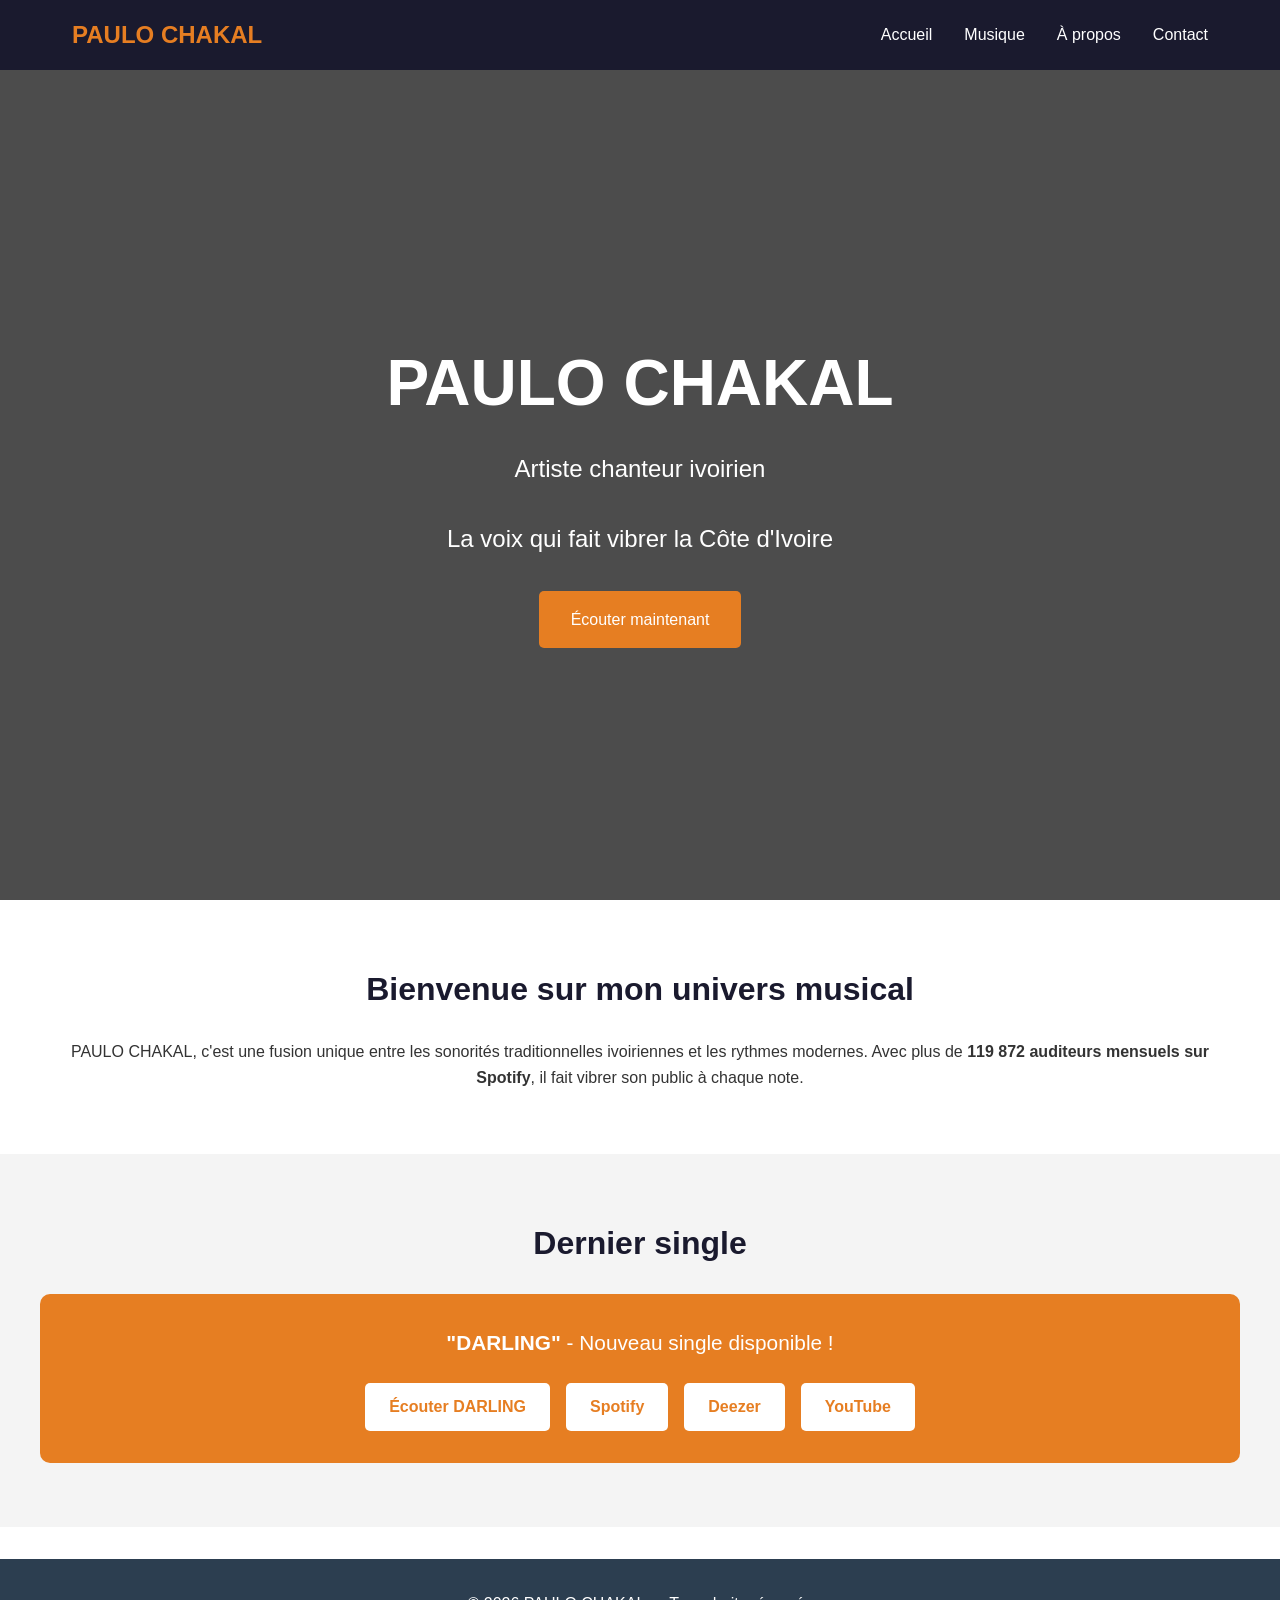
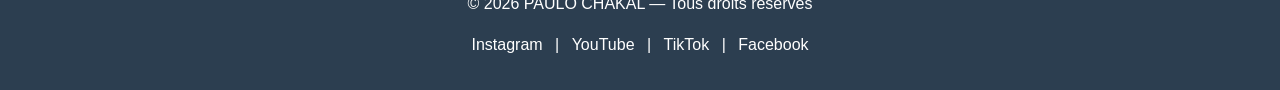
==== index.html @ 5e23adcb "Ajoute la page d'accueil complète" ====
<!DOCTYPE html>
<html lang="fr">
<head>
    <meta charset="UTF-8">
    <meta name="viewport" content="width=device-width, initial-scale=1.0">
    <title>PAULO CHAKAL — Site Officiel</title>
    <link rel="stylesheet" href="css/style.css">
</head>
<body>
    <header>
        <nav>
            <div class="logo">PAULO CHAKAL</div>
            <ul class="nav-links">
                <li><a href="index.html">Accueil</a></li>
                <li><a href="musique.html">Musique</a></li>
                <li><a href="apropos.html">À propos</a></li>
                <li><a href="contact.html">Contact</a></li>
            </ul>
        </nav>
    </header>

    <main>
        <section class="hero">
            <h1>PAULO CHAKAL</h1>
            <p>Artiste chanteur ivoirien</p>
            <p class="slogan">La voix qui fait vibrer la Côte d'Ivoire</p>
            <a href="musique.html" class="btn">Écouter maintenant</a>
        </section>

        <section class="section">
            <div class="container">
                <h2>Bienvenue sur mon univers musical</h2>
                <p>PAULO CHAKAL, c'est une fusion unique entre les sonorités traditionnelles ivoiriennes et les rythmes modernes. Avec plus de <strong>119 872 auditeurs mensuels sur Spotify</strong>, il fait vibrer son public à chaque note.</p>
            </div>
        </section>

        <section class="section bg-light">
            <div class="container">
                <h2>Dernier single</h2>
                <div class="music-preview">
                    <p><strong>"DARLING"</strong> - Nouveau single disponible !</p>
                    <div class="platforms">
                        <a href="https://paulochakalca.lnk.to/darling" target="_blank" class="platform-btn">Écouter DARLING</a>
                        <a href="https://open.spotify.com/artist/0RmMqOdyj5lvgDY2GU2R8q" target="_blank" class="platform-btn">Spotify</a>
                        <a href="https://www.deezer.com/fr/artist/106825712" target="_blank" class="platform-btn">Deezer</a>
                        <a href="https://www.youtube.com/channel/UCrx4oCohN1D_DmCh16OACcA" target="_blank" class="platform-btn">YouTube</a>
                    </div>
                </div>
            </div>
        </section>
    </main>

    <footer>
        <p>&copy; 2026 PAULO CHAKAL — Tous droits réservés</p>
        <div class="social-links">
            <a href="#">Instagram</a> | 
            <a href="#">YouTube</a> | 
            <a href="#">TikTok</a> | 
            <a href="#">Facebook</a>
        </div>
    </footer>
</body>
</html>
---- css/style.css ----
/* Reset CSS */
* {
    margin: 0;
    padding: 0;
    box-sizing: border-box;
}

/* Variables */
:root {
    --primary-color: #e67e22;
    --secondary-color: #2c3e50;
    --dark-bg: #1a1a2e;
    --text-light: #ffffff;
    --text-dark: #333333;
}

body {
    font-family: 'Arial', sans-serif;
    line-height: 1.6;
    color: var(--text-dark);
}

/* Navigation */
header {
    background: var(--dark-bg);
    padding: 1rem 0;
    position: fixed;
    width: 100%;
    top: 0;
    z-index: 1000;
}

nav {
    display: flex;
    justify-content: space-between;
    align-items: center;
    max-width: 1200px;
    margin: 0 auto;
    padding: 0 2rem;
}

.logo {
    color: var(--primary-color);
    font-size: 1.5rem;
    font-weight: bold;
}

.nav-links {
    display: flex;
    list-style: none;
    gap: 2rem;
}

.nav-links a {
    color: var(--text-light);
    text-decoration: none;
    transition: color 0.3s;
}

.nav-links a:hover {
    color: var(--primary-color);
}

/* Hero section */
.hero {
    height: 100vh;
    background: linear-gradient(rgba(0,0,0,0.7), rgba(0,0,0,0.7));
    background-size: cover;
    background-position: center;
    display: flex;
    flex-direction: column;
    justify-content: center;
    align-items: center;
    text-align: center;
    color: var(--text-light);
    padding-top: 80px;
}

.hero h1 {
    font-size: 4rem;
    margin-bottom: 1rem;
}

.hero p {
    font-size: 1.5rem;
    margin-bottom: 2rem;
}

.btn {
    display: inline-block;
    background: var(--primary-color);
    color: var(--text-light);
    padding: 1rem 2rem;
    text-decoration: none;
    border-radius: 5px;
    transition: background 0.3s;
}

.btn:hover {
    background: #d35400;
}

/* Sections générales */
.section {
    padding: 4rem 2rem;
}

.container {
    max-width: 1200px;
    margin: 0 auto;
    text-align: center;
}

.section h2 {
    font-size: 2rem;
    margin-bottom: 1.5rem;
    color: var(--dark-bg);
}

.bg-light {
    background-color: #f4f4f4;
}

/* Aperçu musical */
.music-preview {
    background: var(--primary-color);
    color: white;
    padding: 2rem;
    border-radius: 10px;
    margin-top: 1rem;
}

.music-preview p {
    font-size: 1.3rem;
    margin-bottom: 1.5rem;
}

.platforms {
    display: flex;
    justify-content: center;
    gap: 1rem;
    flex-wrap: wrap;
}

.platform-btn {
    display: inline-block;
    background: white;
    color: var(--primary-color);
    padding: 0.7rem 1.5rem;
    text-decoration: none;
    border-radius: 5px;
    transition: all 0.3s;
    font-weight: bold;
}

.platform-btn:hover {
    background: var(--dark-bg);
    color: white;
}

/* Page header */
.page-header {
    background: linear-gradient(rgba(0,0,0,0.8), rgba(0,0,0,0.8));
    text-align: center;
    padding: 8rem 2rem 4rem;
    color: white;
}

.page-header h1 {
    font-size: 3rem;
    margin-bottom: 1rem;
}

/* Single card */
.single-card {
    background: var(--primary-color);
    border-radius: 15px;
    padding: 2rem;
    color: white;
    text-align: center;
}

.single-card h3 {
    font-size: 2rem;
    margin-bottom: 0.5rem;
}

.listen-buttons {
    display: flex;
    justify-content: center;
    gap: 1rem;
    flex-wrap: wrap;
    margin-top: 1.5rem;
}

.btn-listen {
    display: inline-block;
    background: white;
    color: var(--primary-color);
    padding: 0.7rem 1.5rem;
    text-decoration: none;
    border-radius: 5px;
    font-weight: bold;
    transition: all 0.3s;
}

.btn-listen:hover {
    background: var(--dark-bg);
    color: white;
}

/* Singles list */
.singles-list {
    max-width: 600px;
    margin: 0 auto;
}

.single-item {
    display: flex;
    justify-content: space-between;
    align-items: center;
    padding: 1rem;
    border-bottom: 1px solid #ddd;
}

.song-title {
    font-weight: bold;
    font-size: 1.1rem;
}

.song-year {
    color: var(--primary-color);
}

.play-link {
    color: var(--primary-color);
    text-decoration: none;
    font-weight: bold;
}

.play-link:hover {
    color: var(--dark-bg);
}

/* Genres musicaux */
.genres {
    display: flex;
    justify-content: center;
    gap: 1rem;
    flex-wrap: wrap;
    margin: 2rem 0 1rem;
}

.genre-item {
    background: var(--primary-color);
    color: white;
    padding: 0.6rem 1.2rem;
    border-radius: 30px;
    font-weight: bold;
    font-size: 0.9rem;
}

/* Page Contact */
.contact-wrapper {
    display: flex;
    flex-wrap: wrap;
    gap: 3rem;
    margin-top: 2rem;
    text-align: left;
}

.contact-info, .contact-form {
    flex: 1;
    min-width: 250px;
}

.contact-info h2, .contact-form h2 {
    text-align: left;
    margin-bottom: 1rem;
}

.contact-info p {
    margin-bottom: 0.5rem;
}

.social-contact {
    margin-top: 1.5rem;
}

.social-contact a {
    color: var(--primary-color);
    text-decoration: none;
    margin-right: 1rem;
}

/* Formulaire */
.form-group {
    margin-bottom: 1rem;
}

.form-group input,
.form-group select,
.form-group textarea {
    width: 100%;
    padding: 0.8rem;
    border: 1px solid #ddd;
    border-radius: 5px;
}

.btn-submit {
    background: var(--primary-color);
    color: white;
    padding: 0.8rem 2rem;
    border: none;
    border-radius: 5px;
    cursor: pointer;
    font-size: 1rem;
}

.btn-submit:hover {
    background: var(--dark-bg);
}

/* Footer */
footer {
    background: var(--secondary-color);
    color: var(--text-light);
    text-align: center;
    padding: 2rem;
    margin-top: 2rem;
}

.social-links {
    margin-top: 1rem;
}

.social-links a {
    color: white;
    text-decoration: none;
    margin: 0 0.5rem;
}

.social-links a:hover {
    color: var(--primary-color);
}
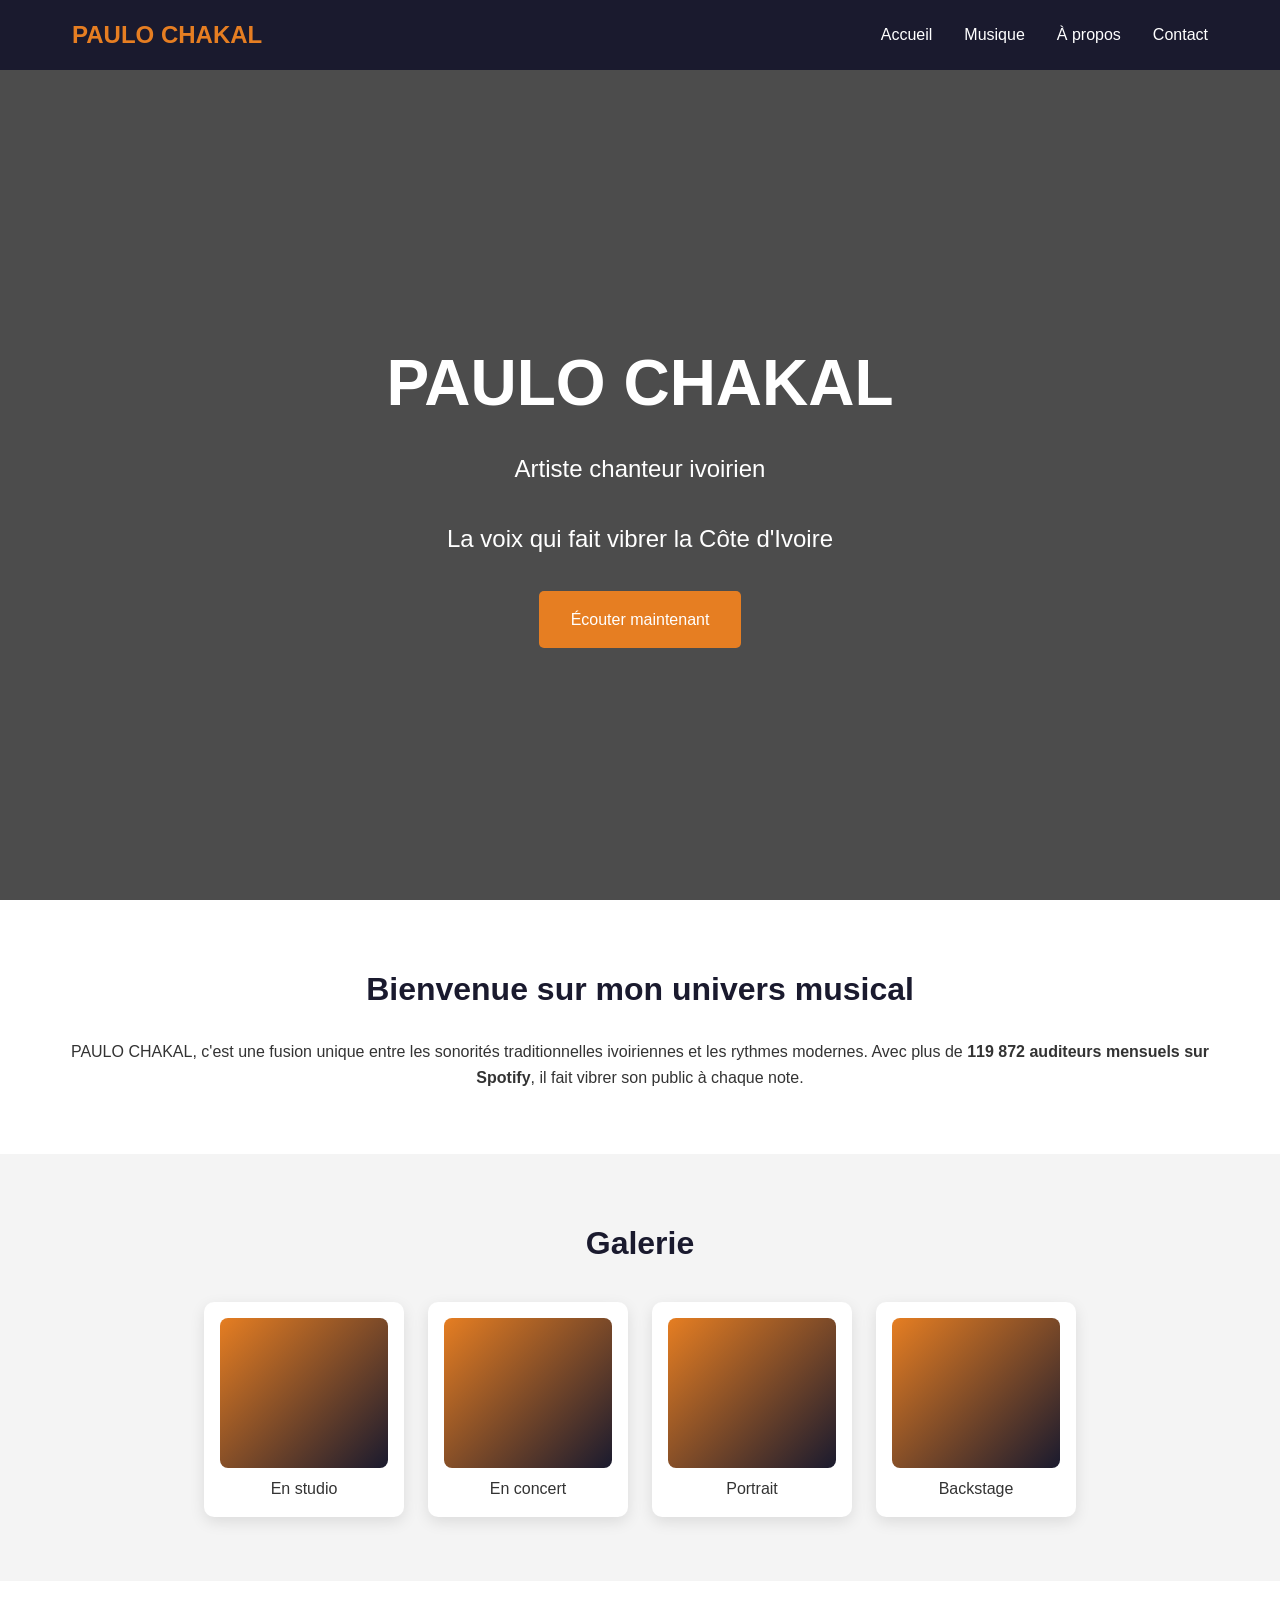
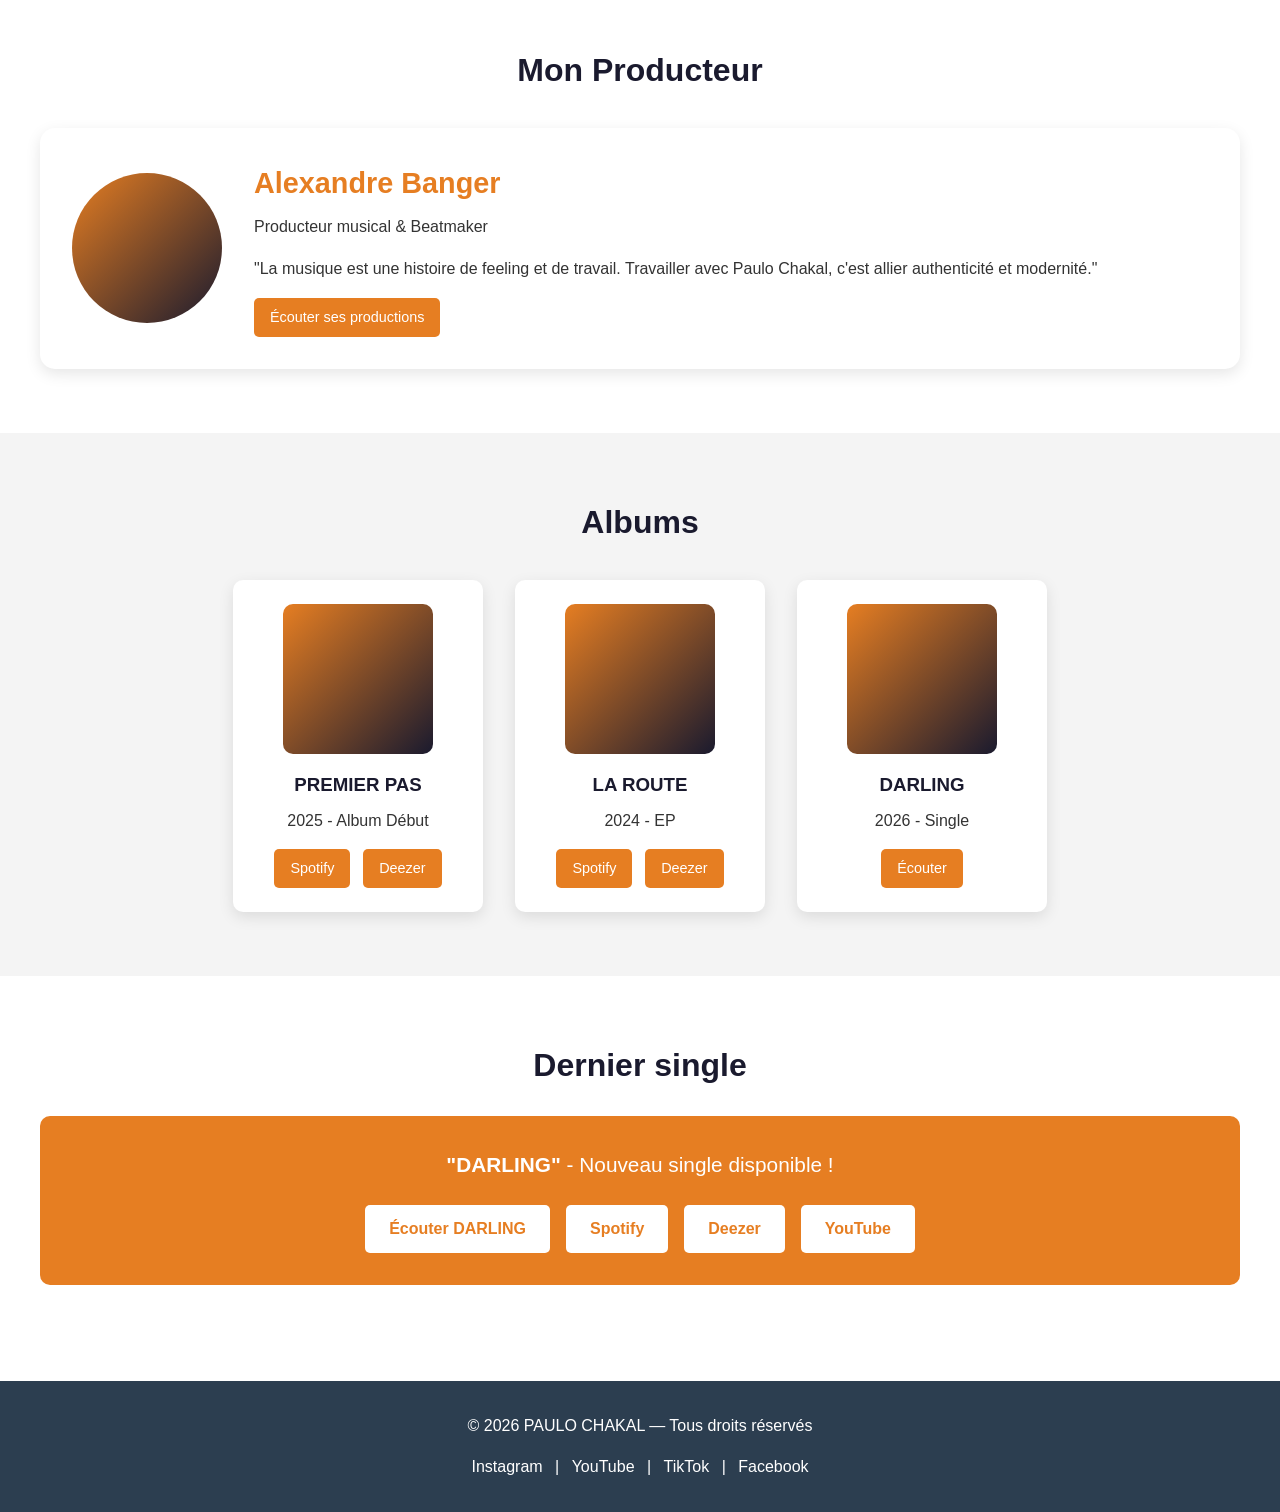
==== commit 5745adde: "Ajoute les cards galerie, producteur Alexandre Banger et albums avec liens" ====
--- a/index.html
+++ b/index.html
@@ -36,6 +36,81 @@
 
         <section class="section bg-light">
             <div class="container">
+                <h2>Galerie</h2>
+                <div class="gallery-grid">
+                    <div class="gallery-card">
+                        <div class="gallery-image"></div>
+                        <p>En studio</p>
+                    </div>
+                    <div class="gallery-card">
+                        <div class="gallery-image"></div>
+                        <p>En concert</p>
+                    </div>
+                    <div class="gallery-card">
+                        <div class="gallery-image"></div>
+                        <p>Portrait</p>
+                    </div>
+                    <div class="gallery-card">
+                        <div class="gallery-image"></div>
+                        <p>Backstage</p>
+                    </div>
+                </div>
+            </div>
+        </section>
+
+        <section class="section">
+            <div class="container">
+                <h2>Mon Producteur</h2>
+                <div class="producer-card">
+                    <div class="producer-image"></div>
+                    <div class="producer-info">
+                        <h3>Alexandre Banger</h3>
+                        <p>Producteur musical & Beatmaker</p>
+                        <p>"La musique est une histoire de feeling et de travail. Travailler avec Paulo Chakal, c'est allier authenticité et modernité."</p>
+                        <div class="producer-links">
+                            <a href="#" class="btn-small">Écouter ses productions</a>
+                        </div>
+                    </div>
+                </div>
+            </div>
+        </section>
+
+        <section class="section bg-light">
+            <div class="container">
+                <h2>Albums</h2>
+                <div class="albums-grid">
+                    <div class="album-card">
+                        <div class="album-cover"></div>
+                        <h3>PREMIER PAS</h3>
+                        <p>2025 - Album Début</p>
+                        <div class="album-links">
+                            <a href="https://open.spotify.com/artist/0RmMqOdyj5lvgDY2GU2R8q" target="_blank" class="btn-small">Spotify</a>
+                            <a href="https://www.deezer.com/fr/artist/106825712" target="_blank" class="btn-small">Deezer</a>
+                        </div>
+                    </div>
+                    <div class="album-card">
+                        <div class="album-cover"></div>
+                        <h3>LA ROUTE</h3>
+                        <p>2024 - EP</p>
+                        <div class="album-links">
+                            <a href="https://open.spotify.com/artist/0RmMqOdyj5lvgDY2GU2R8q" target="_blank" class="btn-small">Spotify</a>
+                            <a href="https://www.deezer.com/fr/artist/106825712" target="_blank" class="btn-small">Deezer</a>
+                        </div>
+                    </div>
+                    <div class="album-card">
+                        <div class="album-cover"></div>
+                        <h3>DARLING</h3>
+                        <p>2026 - Single</p>
+                        <div class="album-links">
+                            <a href="https://paulochakalca.lnk.to/darling" target="_blank" class="btn-small">Écouter</a>
+                        </div>
+                    </div>
+                </div>
+            </div>
+        </section>
+
+        <section class="section">
+            <div class="container">
                 <h2>Dernier single</h2>
                 <div class="music-preview">
                     <p><strong>"DARLING"</strong> - Nouveau single disponible !</p>
@@ -60,4 +135,4 @@
         </div>
     </footer>
 </body>
-</html>
+</html>
--- a/css/style.css
+++ b/css/style.css
@@ -343,3 +343,132 @@
 .social-links a:hover {
     color: var(--primary-color);
 }
+/* Galerie photos */
+.gallery-grid {
+    display: flex;
+    justify-content: center;
+    gap: 1.5rem;
+    flex-wrap: wrap;
+    margin-top: 2rem;
+}
+
+.gallery-card {
+    background: white;
+    border-radius: 10px;
+    padding: 1rem;
+    text-align: center;
+    width: 200px;
+    box-shadow: 0 5px 15px rgba(0,0,0,0.1);
+    transition: transform 0.3s;
+}
+
+.gallery-card:hover {
+    transform: translateY(-5px);
+}
+
+.gallery-image {
+    width: 100%;
+    height: 150px;
+    background: linear-gradient(135deg, var(--primary-color), var(--dark-bg));
+    border-radius: 8px;
+    margin-bottom: 0.5rem;
+}
+
+/* Producteur */
+.producer-card {
+    display: flex;
+    flex-wrap: wrap;
+    gap: 2rem;
+    background: white;
+    border-radius: 15px;
+    padding: 2rem;
+    box-shadow: 0 5px 15px rgba(0,0,0,0.1);
+    margin-top: 2rem;
+    align-items: center;
+}
+
+.producer-image {
+    width: 150px;
+    height: 150px;
+    background: linear-gradient(135deg, var(--primary-color), var(--dark-bg));
+    border-radius: 50%;
+    flex-shrink: 0;
+}
+
+.producer-info {
+    flex: 1;
+    text-align: left;
+}
+
+.producer-info h3 {
+    color: var(--primary-color);
+    font-size: 1.8rem;
+    margin-bottom: 0.5rem;
+}
+
+.producer-info p {
+    margin-bottom: 1rem;
+    line-height: 1.6;
+}
+
+.producer-links {
+    margin-top: 1rem;
+}
+
+/* Albums */
+.albums-grid {
+    display: flex;
+    justify-content: center;
+    gap: 2rem;
+    flex-wrap: wrap;
+    margin-top: 2rem;
+}
+
+.album-card {
+    background: white;
+    border-radius: 10px;
+    padding: 1.5rem;
+    text-align: center;
+    width: 250px;
+    box-shadow: 0 5px 15px rgba(0,0,0,0.1);
+    transition: transform 0.3s;
+}
+
+.album-card:hover {
+    transform: translateY(-5px);
+}
+
+.album-cover {
+    width: 150px;
+    height: 150px;
+    background: linear-gradient(135deg, var(--primary-color), var(--dark-bg));
+    margin: 0 auto 1rem;
+    border-radius: 10px;
+}
+
+.album-card h3 {
+    margin-bottom: 0.5rem;
+    color: var(--dark-bg);
+}
+
+.album-links {
+    display: flex;
+    justify-content: center;
+    gap: 0.8rem;
+    margin-top: 1rem;
+}
+
+.btn-small {
+    display: inline-block;
+    background: var(--primary-color);
+    color: white;
+    padding: 0.5rem 1rem;
+    text-decoration: none;
+    border-radius: 5px;
+    font-size: 0.9rem;
+    transition: background 0.3s;
+}
+
+.btn-small:hover {
+    background: var(--dark-bg);
+}
